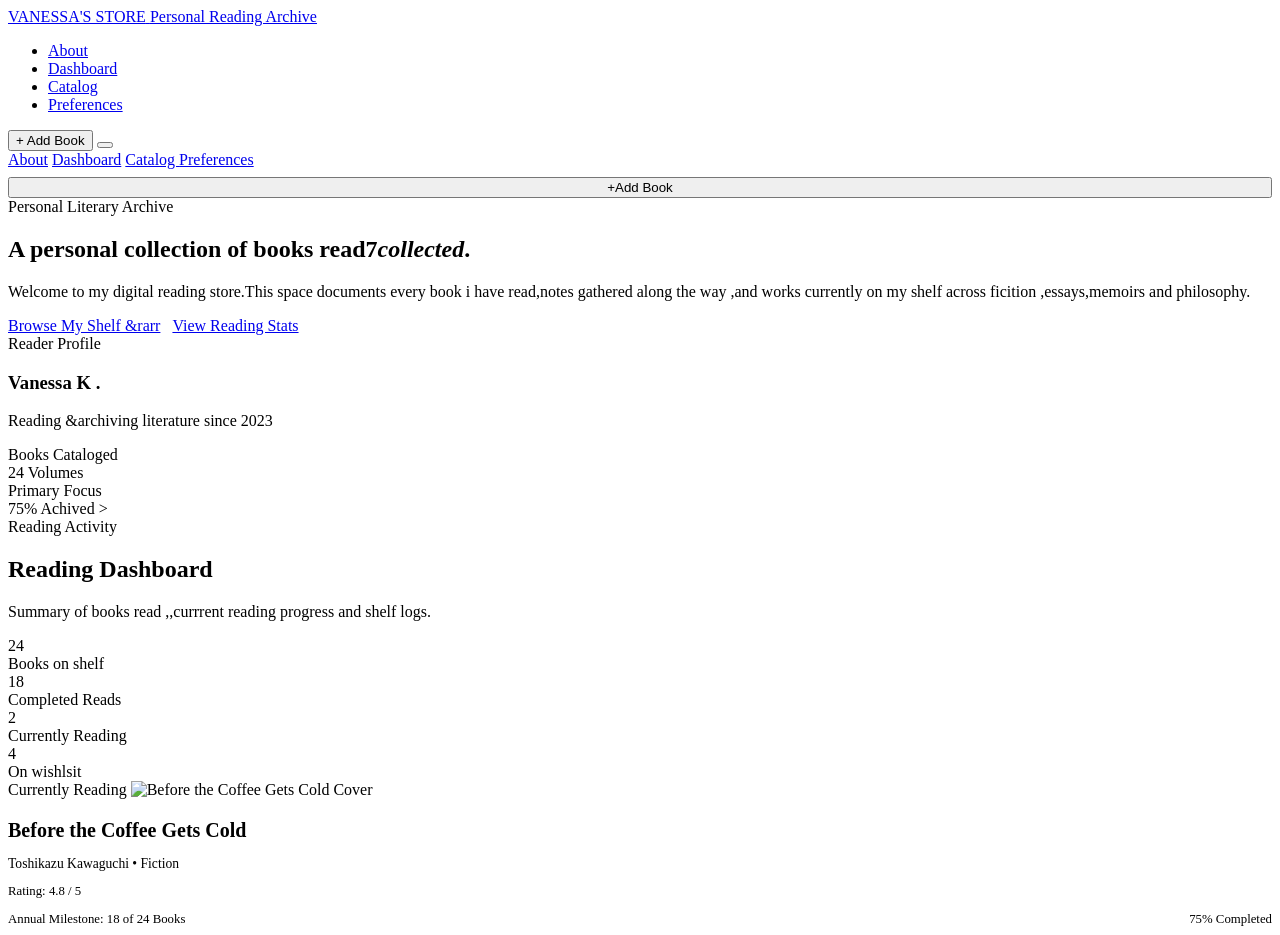
==== index.html @ c55b3d30 "books html" ====
<!DOCTYPE html>
<html lang="en" data-theme = "nordic" >
<head>
    <meta charset="UTF-8">
    <meta name="viewport" content="width=device-width, initial-scale=1.0">
    <title>Vanessa's Book Store - Personal Reading Catalog </title>
</head>
<meta name = "description" content="Vanessa's personal bookstore catalog showcasing books read,ratings and shelf milestones ."> 
<meta name = "author" content = "Vanessa"
<!-- Google fonts : Lora ( Classic Serif ) & Inter (Clean Sana-Serif)-->
<link rel="preconnect" href="https://fonts.googleapis.com">
<link rel="preconnect" href ="https;//fonts.gstatic.com ">
<link href="https://fonts.googleapis.com/css2?family-Inter:wght@400;500;600;700&family=Lora:ital,wght@0,500;600;1,400&display=swap" rel="stylesheet">

<!-- Modular Stylesheets -->
 <link rel="stylesheet" href="styles/main.css">
 <link rel="stylesheet" href="styeles/nav.css">
 <link rel="stylesheet" href="styles/sections.css">
 <link rel="stylesheet" href="styles/catalog.css">
 <linl rel="stylesheet" href="styles/modal.css">
 </head>
 <body>
    
    <!-- Header & Navigation -->
     <header class="site-header">
       <div class="nav-container">
        <a href="#about" class="brand" aria-label="Vanessa's Book store Home">
         <span class="brand-name">VANESSA'S STORE</span>     
         <span class="brand-tag">Personal Reading Archive</span>
         </a>

    <!-- Navigation Links -->
     <ul class="nav-links">
        <li class="nav-item"><a href= "#about" class="active ">About</a></li>
        <li class="nav-item"> <a href="#dashboard">Dashboard</a></li>
        <li class="nav-item"> <a href="#catalog">Catalog</a></li>
        <li class="nav-item"> <a href="#preferences">Preferences</a></li>

     </ul>
<!-- Actions-->
 <div class=" nav-actions">
    <button type=" button" class="btn-add-store btn-open-add-book">+ Add Book</button>
    <button type ="button" class="mobile-toggle" id = "mobile-toggle" arial -label = "Toggle Navigation">
        <span></span>
        <span></span>
        <span></span>
    </button>
 </div>
</div>
        <!-- Mobile Nav Panel-->
         <div class="mobile-nav-panel" id="mobile-nav-panel">
<a href="#about">About</a>
<a href="#dashboard">Dashboard</a>
<a href="#catalog">Catalog </a>
<a href="# preference">Preferences</a>
<button type="button" class="btn  btn-primary btn-open-add-book" style="width:100%; margin-top:8px">
    +Add Book
</button>
         </div>
     </header>
 <main> 
    <!-- Section 1 : About -->
     <section class="page-section " id="about ">
<div class="container">
<div class="about -grid">
    <div>
        <span class="section-label"> Personal Literary Archive </span>
        <h1 class=" about-intro-title"> A personal collection of books read7<em>collected</em>.</h1>
    <p class="about-description">
        Welcome to my digital reading store.This space documents every book i have read,notes gathered along the way ,and works currently on my shelf across ficition ,essays,memoirs and philosophy.
    </p>
    <div style="display: flex; gap:12px; flex-wrap:wrap;">
        <a href ="#catalog" class="btn btn -primary">Browse My Shelf &rarr</a>
        <a href = "#dashboard" class="btn btn-secondary">View Reading Stats</a>
</div> 
</div>
<!-- Reader Profile Card-->
 <div class ="reader-profile-card">
    <div class=" profile -card-title"> Reader Profile </div>
    <h3 class="patron-name">Vanessa K .</h3>
    <p class=" Patron-sub"> Reading &archiving literature since 2023 </p>
    <div class=" card -meta-list">
        <div class ="label">Books Cataloged</div>
        <div class ="val">24 Volumes </div>
    </div>
    <div class=" card-meta-item">
<div class=" label">Primary Focus</div>
<div class="val"> 75% Achived ></div>
    </div>
 </div>
 </div>
 </div>
</div>
</div>

    </section>
    <!-- Section 2:Dashboard-->
     <section class ="page-section" id ="dashboard">
        <div class ="container ">
            <div class ="section-header ">
                <span class="section -label"> Reading Activity</span>
                <h2 class="section-title">Reading Dashboard</h2>
                <p class="section-subtitle">Summary of books read ,,currrent reading progress and shelf logs.</p>
                </div>
                <!-- Statistics Cards -->
        <div class="stats-tiles">
        <div class="stat-tile">
            <div class="stat-tile-num" id="dash-total-books">24</div>
            <div class="stat-tile-label" > Books on shelf </div>
            </div>
            <div class="stat-tile">
            <div class="stat-tile-num" id="dash-finished-books">18</div>
            <div class="stat-tile-label" > Completed Reads </div>
        </div>
            <div class="stat-tile">
                <div class =" stat-tile-num" id="dash-active-reading">2</div>
                <div class=" stat-tile-label" >Currently Reading </div>
                </div>
                <div class="stat-tile">
                    <div  class="stat-tile-num" id="dash-wishlist -books".>4</div>
                    <div class=" stat-tile-label">On wishlsit </div>
                    </div>
                </div>
                <!-- Reading Spotlight & recent Acitivty -->
                 <div class="dashboard-split">
                    <!-- Currenlty Reading Spotlight-->
                     <div class="active-reading-card">
                        <div class="active-read-header"> 
                            <span class="status-text-label">Currently Reading</span>
                            <span style="font-size: 0.82;
                     </div>


<div class="active-read-info">
                <img src="assets/covers/coffee.jpg" alt="Before the Coffee Gets Cold Cover" class="active-book-cover-img">
                <div>
                  <h3 style="font-size: 1.25rem; margin-bottom: 2px;">Before the Coffee Gets Cold</h3>
                  <p style="font-size: 0.85rem; color: var(--text-secondary); margin-bottom: 6px;">Toshikazu Kawaguchi • Fiction</p>
                  <p style="font-size: 0.8rem; color: var(--text-muted);">Rating: 4.8 / 5</p>
                </div>
              </div>

              <div class="progress-wrap">
                <div style="display: flex; justify-content: space-between; font-size: 0.8rem; color: var(--text-secondary);">
                  <span>Annual Milestone: 18 of 24 Books</span>
                  <span style="color: var(--text-primary); font-weight: 500;">75% Completed</span>


                 </div>
                
        

            
     </section>
     
 </main>

<body>
    
</body>
</html>
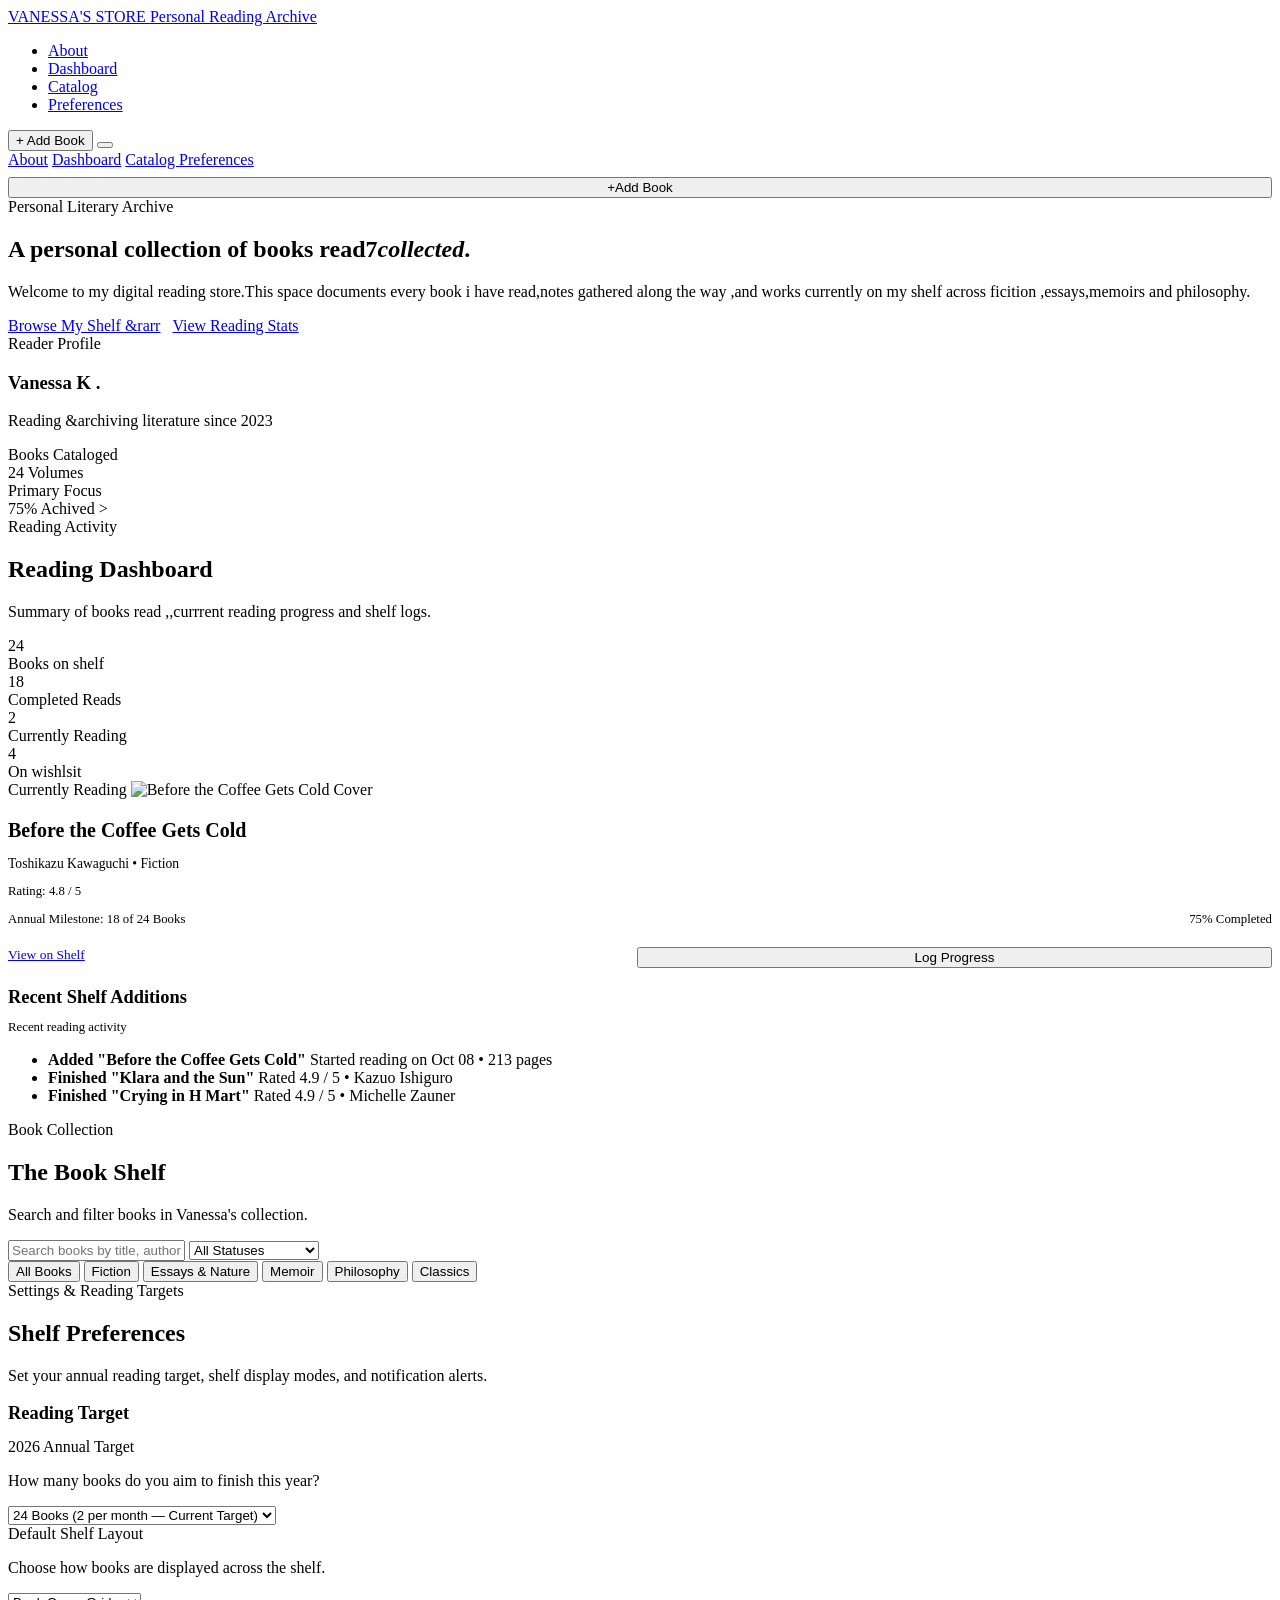
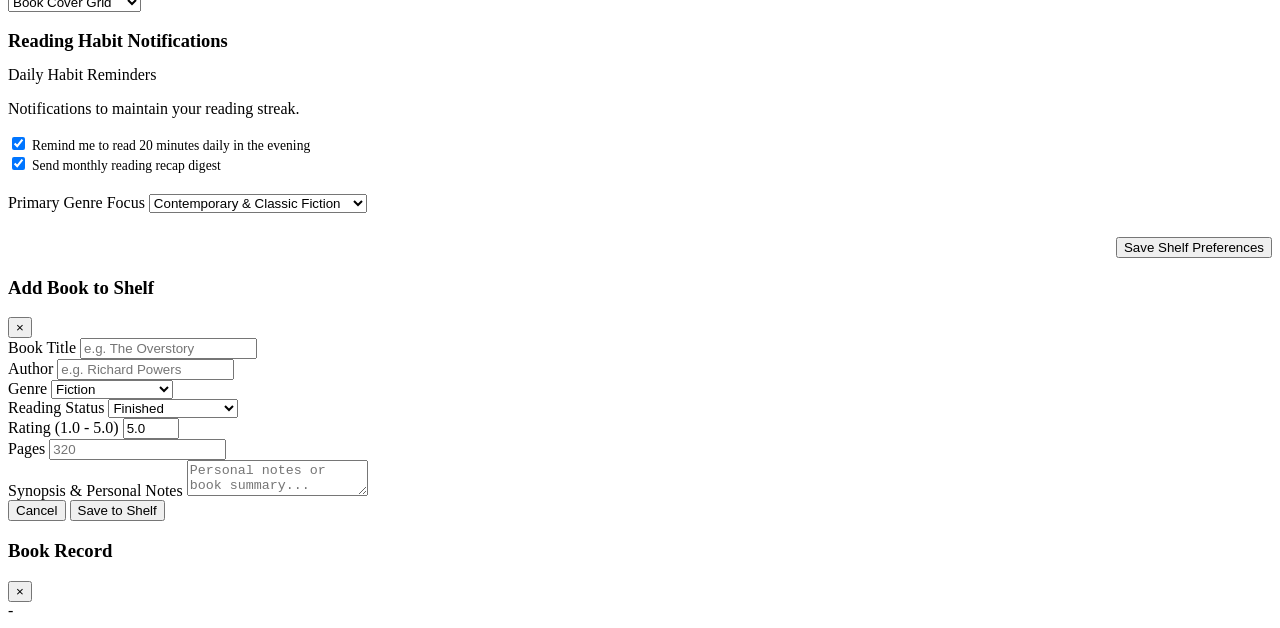
==== commit c07d0fa0: "setting up dir" ====
--- a/index.html
+++ b/index.html
@@ -7,7 +7,7 @@
 </head>
 <meta name = "description" content="Vanessa's personal bookstore catalog showcasing books read,ratings and shelf milestones ."> 
 <meta name = "author" content = "Vanessa"
-<!-- Google fonts : Lora ( Classic Serif ) & Inter (Clean Sana-Serif)-->
+<!- Google fonts : Lora ( Classic Serif ) & Inter (Clean Sana-Serif)-->
 <link rel="preconnect" href="https://fonts.googleapis.com">
 <link rel="preconnect" href ="https;//fonts.gstatic.com ">
 <link href="https://fonts.googleapis.com/css2?family-Inter:wght@400;500;600;700&family=Lora:ital,wght@0,500;600;1,400&display=swap" rel="stylesheet">
@@ -128,7 +128,7 @@
                         <div class="active-read-header"> 
                             <span class="status-text-label">Currently Reading</span>
                             <span style="font-size: 0.82;
-                     </div>
+                
 
 
 <div class="active-read-info">
@@ -145,17 +145,260 @@
                   <span>Annual Milestone: 18 of 24 Books</span>
                   <span style="color: var(--text-primary); font-weight: 500;">75% Completed</span>
 
-
                  </div>
+                 <div class="progress-track">
+                  <div class="progress-fill" style="width: 75%;"></div>
+                </div>
+              </div>
+            </div>
+
+            <div style="display: flex; gap: 10px; margin-top: 20px;">
+              <a href="#catalog" class="btn btn-secondary" style="flex: 1; font-size: 0.84rem;">View on Shelf</a>
+              <button type="button" class="btn btn-primary" onclick="alert('Progress updated.')" style="flex: 1; font-size: 0.84rem;">Log Progress</button>
+            </div>
+          </div>
+
+          <!-- Recent Additions List -->
+          <div class="activity-panel">
+            <h3 style="font-size: 1.15rem; margin-bottom: 4px;">Recent Shelf Additions</h3>
+            <p style="font-size: 0.8rem; color: var(--text-muted);">Recent reading activity</p>
+
+            <ul class="activity-list">
+              <li class="activity-item">
+                <strong>Added "Before the Coffee Gets Cold"</strong>
+                <span>Started reading on Oct 08 • 213 pages</span>
+              </li>
+              <li class="activity-item">
+                <strong>Finished "Klara and the Sun"</strong>
+                <span>Rated 4.9 / 5 • Kazuo Ishiguro</span>
+              </li>
+              <li class="activity-item">
+                <strong>Finished "Crying in H Mart"</strong>
+                <span>Rated 4.9 / 5 • Michelle Zauner</span>
+              </li>
+            </ul>
+          </div>
+        </div>
+      </div>
+    </section>
+
+    <!-- Section 3: Catalog -->
+    <section class="page-section" id="catalog">
+      <div class="container">
+        <div class="section-header">
+          <span class="section-label">Book Collection</span>
+          <h2 class="section-title">The Book Shelf</h2>
+          <p class="section-subtitle" id="catalog-count">Search and filter books in Vanessa's collection.</p>
+        </div>
+
+        <div class="catalog-wrapper">
+          <!-- Toolbar -->
+          <div class="store-toolbar">
+            <div class="toolbar-search-row">
+              <input 
+                type="text" 
+                id="search-input" 
+                class="search-field" 
+                placeholder="Search books by title, author, or genre..."
+                aria-label="Search Books"
+              >
+
+              <select id="status-filter" class="status-dropdown" aria-label="Filter by Reading Status">
+                <option value="All">All Statuses</option>
+                <option value="Finished">Finished</option>
+                <option value="Reading">Currently Reading</option>
+                <option value="Wishlist">On Wishlist</option>
+              </select>
+            </div>
+
+            <!-- Genre Filter Buttons -->
+            <div class="genre-pills" role="tablist">
+              <button type="button" class="genre-pill active" data-category="All">All Books</button>
+              <button type="button" class="genre-pill" data-category="Fiction">Fiction</button>
+              <button type="button" class="genre-pill" data-category="Essays">Essays & Nature</button>
+              <button type="button" class="genre-pill" data-category="Memoir">Memoir</button>
+              <button type="button" class="genre-pill" data-category="Philosophy">Philosophy</button>
+              <button type="button" class="genre-pill" data-category="Classics">Classics</button>
+            </div>
+          </div>
+
+          <!-- Dynamic Books Grid -->
+          <div class="store-grid" id="store-grid">
+            <!-- Dynamically populated via app.js -->
+          </div>
+        </div>
+      </div>
+    </section>
+
+    <!-- Section 4: Preferences -->
+    <section class="page-section" id="preferences">
+      <div class="container">
+        <div class="section-header">
+          <span class="section-label">Settings & Reading Targets</span>
+          <h2 class="section-title">Shelf Preferences</h2>
+          <p class="section-subtitle">Set your annual reading target, shelf display modes, and notification alerts.</p>
+        </div>
+
+        <form id="preferences-form">
+          <div class="pref-grid">
+            <div class="pref-card">
+              <h3 style="font-size: 1.15rem; margin-bottom: 14px;">Reading Target</h3>
+
+              <div class="pref-group">
+                <label class="pref-label" for="pref-target">2026 Annual Target</label>
+                <p class="pref-desc">How many books do you aim to finish this year?</p>
+                <select id="pref-target" class="pref-control">
+                  <option value="12">12 Books (1 per month)</option>
+                  <option value="24" selected>24 Books (2 per month — Current Target)</option>
+                  <option value="36">36 Books (3 per month)</option>
+                  <option value="50">50 Books (Master Reader)</option>
+                </select>
+              </div>
+
+              <div class="pref-group">
+                <label class="pref-label" for="pref-display">Default Shelf Layout</label>
+                <p class="pref-desc">Choose how books are displayed across the shelf.</p>
+                <select id="pref-display" class="pref-control">
+                  <option value="grid" selected>Book Cover Grid</option>
+                  <option value="compact">Compact List View</option>
+                </select>
+              </div>
+            </div>
+
+            <div class="pref-card">
+              <h3 style="font-size: 1.15rem; margin-bottom: 14px;">Reading Habit Notifications</h3>
+
+              <div class="pref-group">
+                <label class="pref-label">Daily Habit Reminders</label>
+                <p class="pref-desc">Notifications to maintain your reading streak.</p>
+                
+                <div class="checkbox-row">
+                  <input type="checkbox" id="daily-reminder" checked>
+                  <label for="daily-reminder" style="font-size: 0.85rem; color: var(--text-secondary);">
+                    Remind me to read 20 minutes daily in the evening
+                  </label>
+                </div>
+                <div class="checkbox-row">
+                  <input type="checkbox" id="monthly-digest" checked>
+                  <label for="monthly-digest" style="font-size: 0.85rem; color: var(--text-secondary);">
+                    Send monthly reading recap digest
+                  </label>
+                </div>
+              </div>
+
+              <div class="pref-group" style="margin-top: 20px;">
+                <label class="pref-label" for="pref-primary-genre">Primary Genre Focus</label>
+                <select id="pref-primary-genre" class="pref-control">
+                  <option value="fiction" selected>Contemporary & Classic Fiction</option>
+                  <option value="nature">Essays & Environmental Science</option>
+                  <option value="memoir">Memoirs & Personal Reflections</option>
+                </select>
+              </div>
+            </div>
+          </div>
+
+          <div style="margin-top: 24px; display: flex; justify-content: flex-end;">
+            <button type="submit" class="btn btn-primary">
+              Save Shelf Preferences
+            </button>
+          </div>
+        </form>
+      </div>
+    </section>
+  </main>
+
+  <!-- Add Book Modal -->
+  <div class="modal-overlay" id="add-book-modal" role="dialog" aria-modal="true" aria-labelledby="add-modal-heading">
+    <div class="modal-dialog">
+      <div class="modal-dialog-header">
+        <h3 class="modal-dialog-title" id="add-modal-heading">Add Book to Shelf</h3>
+        <button type="button" class="btn-close-modal" aria-label="Close dialog">&times;</button>
+      </div>
+
+      <form id="add-book-form">
+        <div class="form-field">
+          <label class="form-label" for="new-book-title">Book Title</label>
+          <input type="text" id="new-book-title" class="form-input-text" placeholder="e.g. The Overstory" required>
+        </div>
+
+        <div class="form-field">
+          <label class="form-label" for="new-book-author">Author</label>
+          <input type="text" id="new-book-author" class="form-input-text" placeholder="e.g. Richard Powers" required>
+        </div>
+
+        <div class="form-grid-2">
+          <div class="form-field">
+            <label class="form-label" for="new-book-category">Genre</label>
+            <select id="new-book-category" class="form-select-box">
+              <option value="Fiction">Fiction</option>
+              <option value="Essays & Nature">Essays & Nature</option>
+              <option value="Memoir">Memoir</option>
+              <option value="Philosophy">Philosophy</option>
+              <option value="Classics">Classics</option>
+              <option value="Poetry">Poetry</option>
+            </select>
+          </div>
+
+          <div class="form-field">
+            <label class="form-label" for="new-book-status">Reading Status</label>
+            <select id="new-book-status" class="form-select-box">
+              <option value="Finished">Finished</option>
+              <option value="Reading">Currently Reading</option>
+              <option value="Wishlist">On Wishlist</option>
+            </select>
+          </div>
+        </div>
+
+        <div class="form-grid-2">
+          <div class="form-field">
+            <label class="form-label" for="new-book-rating">Rating (1.0 - 5.0)</label>
+            <input type="number" id="new-book-rating" class="form-input-text" min="1.0" max="5.0" step="0.1" value="5.0" required>
+          </div>
+
+          <div class="form-field">
+            <label class="form-label" for="new-book-pages">Pages</label>
+            <input type="number" id="new-book-pages" class="form-input-text" placeholder="320" required>
+          </div>
+        </div>
+
+        <div class="form-field">
+          <label class="form-label" for="new-book-synopsis">Synopsis & Personal Notes</label>
+          <textarea id="new-book-synopsis" class="form-textarea-box" placeholder="Personal notes or book summary..."></textarea>
+        </div>
+
+        <div class="modal-footer">
+          <button type="button" class="btn btn-secondary btn-cancel-modal">Cancel</button>
+          <button type="submit" class="btn btn-primary">Save to Shelf</button>
+        </div>
+      </form>
+    </div>
+  </div>
+
+  <!-- Book Details Modal -->
+  <div class="modal-overlay" id="details-modal" role="dialog" aria-modal="true" aria-labelledby="details-heading">
+    <div class="modal-dialog">
+      <div class="modal-dialog-header">
+        <h3 class="modal-dialog-title" id="details-heading">Book Record</h3>
+        <button type="button" class="btn-close-modal" aria-label="Close dialog">&times;</button>
+      </div>
+      <div id="details-body">
+        <!-- Dynamically injected via app.js -->
+      </div>
+    </div>
+  </div>-
+
+  <!-- Toast Notification -->
+  <div class="toast" id="toast"></div>
+
+  <!-- Application Logic -->
+  <script src="scripts/app.js"></script>
                 
         
 
             
-     </section>
+     
      
  </main>
-
-<body>
     
 </body>
 </html>
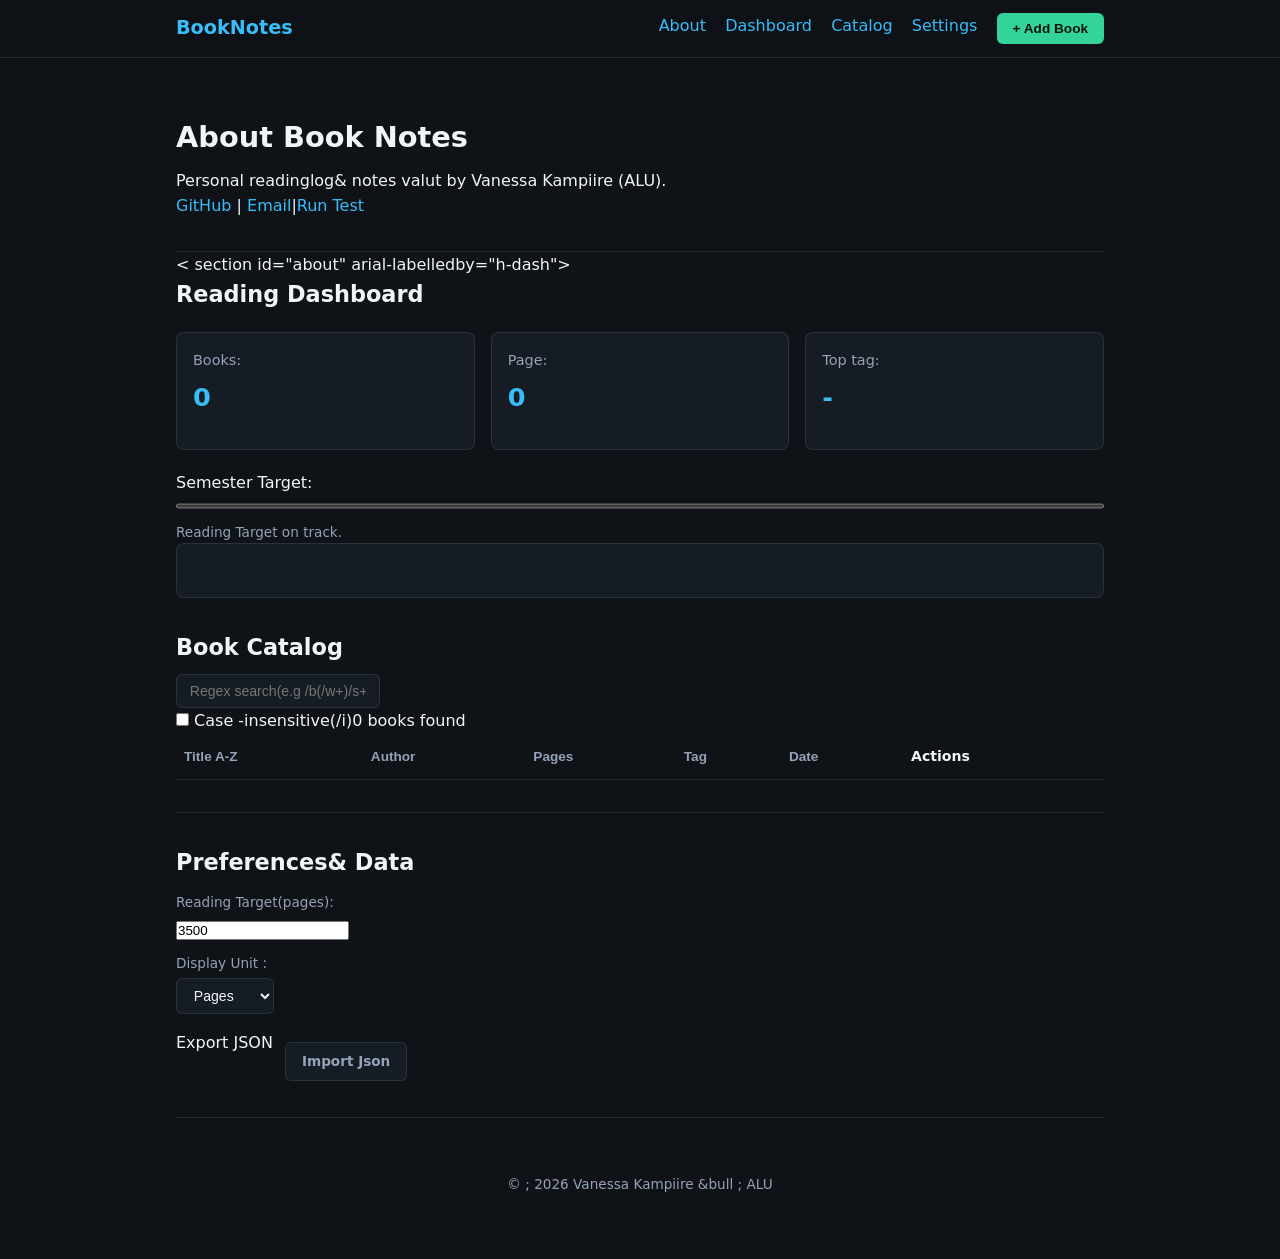
==== commit 4c75e5e0: "send it" ====
--- a/index.html
+++ b/index.html
@@ -1,404 +1,53 @@
 <!DOCTYPE html>
-<html lang="en" data-theme = "nordic" >
-<head>
-    <meta charset="UTF-8">
-    <meta name="viewport" content="width=device-width, initial-scale=1.0">
-    <title>Vanessa's Book Store - Personal Reading Catalog </title>
-</head>
-<meta name = "description" content="Vanessa's personal bookstore catalog showcasing books read,ratings and shelf milestones ."> 
-<meta name = "author" content = "Vanessa"
-<!- Google fonts : Lora ( Classic Serif ) & Inter (Clean Sana-Serif)-->
-<link rel="preconnect" href="https://fonts.googleapis.com">
-<link rel="preconnect" href ="https;//fonts.gstatic.com ">
-<link href="https://fonts.googleapis.com/css2?family-Inter:wght@400;500;600;700&family=Lora:ital,wght@0,500;600;1,400&display=swap" rel="stylesheet">
+<html lang="en"> 
+    <head> 
+        <meta charset ="UTF-8"><meta name="viewport" content="width=device-width,intial-scale=1.0">
+        <title>BookNotes -Vanessa Kampiire</title>
+        <link rel="stylesheet" href="styles/main.css">
+    </head>
+    <body>
+        <a href="#main" class="skip-link">Skip to main content</a>
+        <header role="banner"><nav aria -label="Main Navigation "><a href="#about" class="brand">BookNotes</a>
+            <ul class = "nav-links"> <li><a href="#about">About</a></li><li><a href ="#dashboard">Dashboard</a></li><li><a href="#catalog">Catalog</a></li> <li><a href="settings">Settings</a></li><ul>
+<button type ="button" id="btn-open-add" class="btn"> + Add Book </button></nav></header>
+<main id="main">
+<section id="about" araia-labelledby="'h-about">
+    <h1 id="about" >About Book Notes </h1><p> Personal readinglog& notes valut by Vanessa Kampiire (ALU).</p>
+    <p> <a href="https://github.com/vanessakampiire" id= "contact -gh">GitHub</a> | <a href="mailto:"v.kampiire@alustudent.com " id=" contact-email">Email</a>|<a href="tests.html">Run Test</a></p>
+</section>
+< section id="about" arial-labelledby="h-dash">
+<h2 id="h-dash"> Reading Dashboard </h2>
+<div class = "stats-grid"><div class="card">Books:<b id="stat-total">0</b></div><div class="card">Page:<b id="stat-pages">0</b></div><div class="card" >Top tag:<b id="stat-tag">-</b></div></div>
+    <div class="traget-box" ><label for="goal-progress">Semester Target:</label> <progress id="goal-progress" value="0" max="3500"></progress></div> 
+    <div id ="cap-live"  role="status" aria-live="'polite"">Reading Target on track.</div></div>
+    <div id="trend-chart "class="trend-bars" araia-label="7day activity chart"></div>
+</section>
+<section id="catalog" araial-labelledby="h-catalog">
+    <h2 id="h-catalog">Book Catalog</h2>
+    <div class = "serach-bar" role="search"><label for="search-input" class="sr-only">Search</label><input type="text" id="search-input"placeholder="Regex search(e.g /b(/w+)/s+/1b)..." ></div>
+    <label><input type ="checkbox" id="case-toggle"> Case -insensitive(/i)</label><span id="search-count" role="status" araia-live="polite">0 books found </span></div>
+    <div class="table -wrap"> <table araia-label="Books Table"><thead><tr><th><button type="button" data-sort="title"> Title A-Z </button></th> <th><button type="button" data-sort="author">Author</button></th><th><button type ="button" data-sort="pages">Pages</button></th><th><button type="button" data-sort="tag">Tag</button></th><th><button type="button" data-sort="date">Date</button></th><th>Actions</th></tr></thead></div>
+        <tbody id="books-tbody"></tbody></table></div>
+        <div id ="mobile-cards" class="mobile-cards"></div>
+</section>
+<section id ="settings" araia-labelledby="h-settings">
+    <h2 id ="h-settings"> Preferences& Data</h2>
+    <label  for ="pref-cap">Reading Target(pages):</label><input type="number " id="pref-cap" value="3500">
+    <label for="pref-unit">Display Unit :</label><select id ="pref-unit"><option value ="pages">Pages</option><option value="hours">Hours</option><option value="minutes">Minutes</option></select>
+    <div class="data-actions"><btutton type= "button" id="btn-export">Export JSON</btutton> <label class="btn">Import Json <input type ="file" id="input-import" accept=".json" hidden></label></div>
 
-<!-- Modular Stylesheets -->
- <link rel="stylesheet" href="styles/main.css">
- <link rel="stylesheet" href="styeles/nav.css">
- <link rel="stylesheet" href="styles/sections.css">
- <link rel="stylesheet" href="styles/catalog.css">
- <linl rel="stylesheet" href="styles/modal.css">
- </head>
- <body>
-    
-    <!-- Header & Navigation -->
-     <header class="site-header">
-       <div class="nav-container">
-        <a href="#about" class="brand" aria-label="Vanessa's Book store Home">
-         <span class="brand-name">VANESSA'S STORE</span>     
-         <span class="brand-tag">Personal Reading Archive</span>
-         </a>
+</section>
+</main>
+<dialog id ="modal-form " aria-labelledby="h-modal"><form id="book-form" method="dialog">
+    <h3 id="h-modal" >Book Entry </h3><input type="hidden" id="entry-id">
+    <label for="inp-title">Title</label><input id="inp-title" required pattern="^\S(?:.*\S)?$"><span class="err" id="err-title"></span>
+         <label for="inp-author"></label>Author</label><input id="inp-author" required pattern="^[A-Za-z]+(?:[ .'-]+[A-Za-z]+)*\.?$"><span class="err" id="err-author"></span>
+         <label for="inp-pages">Pages</label><input type ="number" id="inp-pages"required min="1" ><label for="inp-date">Date</label><input type="date" id="inp-date" required>
+         <label for="inp-tag">Tag></label><input id="inp-tag" required pattern="^[A-Za-z]+(?:[ -][A-Za-z]+)*$"><label for="inp-notes">Notes</label><textarea id="inp-notes"></textarea>
+         <div class="'modal-btns"><button type="button" id="btn-close-modal">Cancel</button><button type="submit" id="btn-save">Save Book</button></div></form></dialog>
+<div id="toast" role="status" aria-live="polite"></div><footer role="contentinfo"><p>&copy ; 2026 Vanessa Kampiire &bull ; ALU</p></footer>
+<script type ="module "src="scripts/app.js">,</script>
 
-    <!-- Navigation Links -->
-     <ul class="nav-links">
-        <li class="nav-item"><a href= "#about" class="active ">About</a></li>
-        <li class="nav-item"> <a href="#dashboard">Dashboard</a></li>
-        <li class="nav-item"> <a href="#catalog">Catalog</a></li>
-        <li class="nav-item"> <a href="#preferences">Preferences</a></li>
-
-     </ul>
-<!-- Actions-->
- <div class=" nav-actions">
-    <button type=" button" class="btn-add-store btn-open-add-book">+ Add Book</button>
-    <button type ="button" class="mobile-toggle" id = "mobile-toggle" arial -label = "Toggle Navigation">
-        <span></span>
-        <span></span>
-        <span></span>
-    </button>
- </div>
-</div>
-        <!-- Mobile Nav Panel-->
-         <div class="mobile-nav-panel" id="mobile-nav-panel">
-<a href="#about">About</a>
-<a href="#dashboard">Dashboard</a>
-<a href="#catalog">Catalog </a>
-<a href="# preference">Preferences</a>
-<button type="button" class="btn  btn-primary btn-open-add-book" style="width:100%; margin-top:8px">
-    +Add Book
-</button>
-         </div>
-     </header>
- <main> 
-    <!-- Section 1 : About -->
-     <section class="page-section " id="about ">
-<div class="container">
-<div class="about -grid">
-    <div>
-        <span class="section-label"> Personal Literary Archive </span>
-        <h1 class=" about-intro-title"> A personal collection of books read7<em>collected</em>.</h1>
-    <p class="about-description">
-        Welcome to my digital reading store.This space documents every book i have read,notes gathered along the way ,and works currently on my shelf across ficition ,essays,memoirs and philosophy.
-    </p>
-    <div style="display: flex; gap:12px; flex-wrap:wrap;">
-        <a href ="#catalog" class="btn btn -primary">Browse My Shelf &rarr</a>
-        <a href = "#dashboard" class="btn btn-secondary">View Reading Stats</a>
-</div> 
-</div>
-<!-- Reader Profile Card-->
- <div class ="reader-profile-card">
-    <div class=" profile -card-title"> Reader Profile </div>
-    <h3 class="patron-name">Vanessa K .</h3>
-    <p class=" Patron-sub"> Reading &archiving literature since 2023 </p>
-    <div class=" card -meta-list">
-        <div class ="label">Books Cataloged</div>
-        <div class ="val">24 Volumes </div>
-    </div>
-    <div class=" card-meta-item">
-<div class=" label">Primary Focus</div>
-<div class="val"> 75% Achived ></div>
-    </div>
- </div>
- </div>
- </div>
-</div>
-</div>
-
-    </section>
-    <!-- Section 2:Dashboard-->
-     <section class ="page-section" id ="dashboard">
-        <div class ="container ">
-            <div class ="section-header ">
-                <span class="section -label"> Reading Activity</span>
-                <h2 class="section-title">Reading Dashboard</h2>
-                <p class="section-subtitle">Summary of books read ,,currrent reading progress and shelf logs.</p>
-                </div>
-                <!-- Statistics Cards -->
-        <div class="stats-tiles">
-        <div class="stat-tile">
-            <div class="stat-tile-num" id="dash-total-books">24</div>
-            <div class="stat-tile-label" > Books on shelf </div>
-            </div>
-            <div class="stat-tile">
-            <div class="stat-tile-num" id="dash-finished-books">18</div>
-            <div class="stat-tile-label" > Completed Reads </div>
-        </div>
-            <div class="stat-tile">
-                <div class =" stat-tile-num" id="dash-active-reading">2</div>
-                <div class=" stat-tile-label" >Currently Reading </div>
-                </div>
-                <div class="stat-tile">
-                    <div  class="stat-tile-num" id="dash-wishlist -books".>4</div>
-                    <div class=" stat-tile-label">On wishlsit </div>
-                    </div>
-                </div>
-                <!-- Reading Spotlight & recent Acitivty -->
-                 <div class="dashboard-split">
-                    <!-- Currenlty Reading Spotlight-->
-                     <div class="active-reading-card">
-                        <div class="active-read-header"> 
-                            <span class="status-text-label">Currently Reading</span>
-                            <span style="font-size: 0.82;
-                
-
-
-<div class="active-read-info">
-                <img src="assets/covers/coffee.jpg" alt="Before the Coffee Gets Cold Cover" class="active-book-cover-img">
-                <div>
-                  <h3 style="font-size: 1.25rem; margin-bottom: 2px;">Before the Coffee Gets Cold</h3>
-                  <p style="font-size: 0.85rem; color: var(--text-secondary); margin-bottom: 6px;">Toshikazu Kawaguchi • Fiction</p>
-                  <p style="font-size: 0.8rem; color: var(--text-muted);">Rating: 4.8 / 5</p>
-                </div>
-              </div>
-
-              <div class="progress-wrap">
-                <div style="display: flex; justify-content: space-between; font-size: 0.8rem; color: var(--text-secondary);">
-                  <span>Annual Milestone: 18 of 24 Books</span>
-                  <span style="color: var(--text-primary); font-weight: 500;">75% Completed</span>
-
-                 </div>
-                 <div class="progress-track">
-                  <div class="progress-fill" style="width: 75%;"></div>
-                </div>
-              </div>
-            </div>
-
-            <div style="display: flex; gap: 10px; margin-top: 20px;">
-              <a href="#catalog" class="btn btn-secondary" style="flex: 1; font-size: 0.84rem;">View on Shelf</a>
-              <button type="button" class="btn btn-primary" onclick="alert('Progress updated.')" style="flex: 1; font-size: 0.84rem;">Log Progress</button>
-            </div>
-          </div>
-
-          <!-- Recent Additions List -->
-          <div class="activity-panel">
-            <h3 style="font-size: 1.15rem; margin-bottom: 4px;">Recent Shelf Additions</h3>
-            <p style="font-size: 0.8rem; color: var(--text-muted);">Recent reading activity</p>
-
-            <ul class="activity-list">
-              <li class="activity-item">
-                <strong>Added "Before the Coffee Gets Cold"</strong>
-                <span>Started reading on Oct 08 • 213 pages</span>
-              </li>
-              <li class="activity-item">
-                <strong>Finished "Klara and the Sun"</strong>
-                <span>Rated 4.9 / 5 • Kazuo Ishiguro</span>
-              </li>
-              <li class="activity-item">
-                <strong>Finished "Crying in H Mart"</strong>
-                <span>Rated 4.9 / 5 • Michelle Zauner</span>
-              </li>
-            </ul>
-          </div>
-        </div>
-      </div>
-    </section>
-
-    <!-- Section 3: Catalog -->
-    <section class="page-section" id="catalog">
-      <div class="container">
-        <div class="section-header">
-          <span class="section-label">Book Collection</span>
-          <h2 class="section-title">The Book Shelf</h2>
-          <p class="section-subtitle" id="catalog-count">Search and filter books in Vanessa's collection.</p>
-        </div>
-
-        <div class="catalog-wrapper">
-          <!-- Toolbar -->
-          <div class="store-toolbar">
-            <div class="toolbar-search-row">
-              <input 
-                type="text" 
-                id="search-input" 
-                class="search-field" 
-                placeholder="Search books by title, author, or genre..."
-                aria-label="Search Books"
-              >
-
-              <select id="status-filter" class="status-dropdown" aria-label="Filter by Reading Status">
-                <option value="All">All Statuses</option>
-                <option value="Finished">Finished</option>
-                <option value="Reading">Currently Reading</option>
-                <option value="Wishlist">On Wishlist</option>
-              </select>
-            </div>
-
-            <!-- Genre Filter Buttons -->
-            <div class="genre-pills" role="tablist">
-              <button type="button" class="genre-pill active" data-category="All">All Books</button>
-              <button type="button" class="genre-pill" data-category="Fiction">Fiction</button>
-              <button type="button" class="genre-pill" data-category="Essays">Essays & Nature</button>
-              <button type="button" class="genre-pill" data-category="Memoir">Memoir</button>
-              <button type="button" class="genre-pill" data-category="Philosophy">Philosophy</button>
-              <button type="button" class="genre-pill" data-category="Classics">Classics</button>
-            </div>
-          </div>
-
-          <!-- Dynamic Books Grid -->
-          <div class="store-grid" id="store-grid">
-            <!-- Dynamically populated via app.js -->
-          </div>
-        </div>
-      </div>
-    </section>
-
-    <!-- Section 4: Preferences -->
-    <section class="page-section" id="preferences">
-      <div class="container">
-        <div class="section-header">
-          <span class="section-label">Settings & Reading Targets</span>
-          <h2 class="section-title">Shelf Preferences</h2>
-          <p class="section-subtitle">Set your annual reading target, shelf display modes, and notification alerts.</p>
-        </div>
-
-        <form id="preferences-form">
-          <div class="pref-grid">
-            <div class="pref-card">
-              <h3 style="font-size: 1.15rem; margin-bottom: 14px;">Reading Target</h3>
-
-              <div class="pref-group">
-                <label class="pref-label" for="pref-target">2026 Annual Target</label>
-                <p class="pref-desc">How many books do you aim to finish this year?</p>
-                <select id="pref-target" class="pref-control">
-                  <option value="12">12 Books (1 per month)</option>
-                  <option value="24" selected>24 Books (2 per month — Current Target)</option>
-                  <option value="36">36 Books (3 per month)</option>
-                  <option value="50">50 Books (Master Reader)</option>
-                </select>
-              </div>
-
-              <div class="pref-group">
-                <label class="pref-label" for="pref-display">Default Shelf Layout</label>
-                <p class="pref-desc">Choose how books are displayed across the shelf.</p>
-                <select id="pref-display" class="pref-control">
-                  <option value="grid" selected>Book Cover Grid</option>
-                  <option value="compact">Compact List View</option>
-                </select>
-              </div>
-            </div>
-
-            <div class="pref-card">
-              <h3 style="font-size: 1.15rem; margin-bottom: 14px;">Reading Habit Notifications</h3>
-
-              <div class="pref-group">
-                <label class="pref-label">Daily Habit Reminders</label>
-                <p class="pref-desc">Notifications to maintain your reading streak.</p>
-                
-                <div class="checkbox-row">
-                  <input type="checkbox" id="daily-reminder" checked>
-                  <label for="daily-reminder" style="font-size: 0.85rem; color: var(--text-secondary);">
-                    Remind me to read 20 minutes daily in the evening
-                  </label>
-                </div>
-                <div class="checkbox-row">
-                  <input type="checkbox" id="monthly-digest" checked>
-                  <label for="monthly-digest" style="font-size: 0.85rem; color: var(--text-secondary);">
-                    Send monthly reading recap digest
-                  </label>
-                </div>
-              </div>
-
-              <div class="pref-group" style="margin-top: 20px;">
-                <label class="pref-label" for="pref-primary-genre">Primary Genre Focus</label>
-                <select id="pref-primary-genre" class="pref-control">
-                  <option value="fiction" selected>Contemporary & Classic Fiction</option>
-                  <option value="nature">Essays & Environmental Science</option>
-                  <option value="memoir">Memoirs & Personal Reflections</option>
-                </select>
-              </div>
-            </div>
-          </div>
-
-          <div style="margin-top: 24px; display: flex; justify-content: flex-end;">
-            <button type="submit" class="btn btn-primary">
-              Save Shelf Preferences
-            </button>
-          </div>
-        </form>
-      </div>
-    </section>
-  </main>
-
-  <!-- Add Book Modal -->
-  <div class="modal-overlay" id="add-book-modal" role="dialog" aria-modal="true" aria-labelledby="add-modal-heading">
-    <div class="modal-dialog">
-      <div class="modal-dialog-header">
-        <h3 class="modal-dialog-title" id="add-modal-heading">Add Book to Shelf</h3>
-        <button type="button" class="btn-close-modal" aria-label="Close dialog">&times;</button>
-      </div>
-
-      <form id="add-book-form">
-        <div class="form-field">
-          <label class="form-label" for="new-book-title">Book Title</label>
-          <input type="text" id="new-book-title" class="form-input-text" placeholder="e.g. The Overstory" required>
-        </div>
-
-        <div class="form-field">
-          <label class="form-label" for="new-book-author">Author</label>
-          <input type="text" id="new-book-author" class="form-input-text" placeholder="e.g. Richard Powers" required>
-        </div>
-
-        <div class="form-grid-2">
-          <div class="form-field">
-            <label class="form-label" for="new-book-category">Genre</label>
-            <select id="new-book-category" class="form-select-box">
-              <option value="Fiction">Fiction</option>
-              <option value="Essays & Nature">Essays & Nature</option>
-              <option value="Memoir">Memoir</option>
-              <option value="Philosophy">Philosophy</option>
-              <option value="Classics">Classics</option>
-              <option value="Poetry">Poetry</option>
-            </select>
-          </div>
-
-          <div class="form-field">
-            <label class="form-label" for="new-book-status">Reading Status</label>
-            <select id="new-book-status" class="form-select-box">
-              <option value="Finished">Finished</option>
-              <option value="Reading">Currently Reading</option>
-              <option value="Wishlist">On Wishlist</option>
-            </select>
-          </div>
-        </div>
-
-        <div class="form-grid-2">
-          <div class="form-field">
-            <label class="form-label" for="new-book-rating">Rating (1.0 - 5.0)</label>
-            <input type="number" id="new-book-rating" class="form-input-text" min="1.0" max="5.0" step="0.1" value="5.0" required>
-          </div>
-
-          <div class="form-field">
-            <label class="form-label" for="new-book-pages">Pages</label>
-            <input type="number" id="new-book-pages" class="form-input-text" placeholder="320" required>
-          </div>
-        </div>
-
-        <div class="form-field">
-          <label class="form-label" for="new-book-synopsis">Synopsis & Personal Notes</label>
-          <textarea id="new-book-synopsis" class="form-textarea-box" placeholder="Personal notes or book summary..."></textarea>
-        </div>
-
-        <div class="modal-footer">
-          <button type="button" class="btn btn-secondary btn-cancel-modal">Cancel</button>
-          <button type="submit" class="btn btn-primary">Save to Shelf</button>
-        </div>
-      </form>
-    </div>
-  </div>
-
-  <!-- Book Details Modal -->
-  <div class="modal-overlay" id="details-modal" role="dialog" aria-modal="true" aria-labelledby="details-heading">
-    <div class="modal-dialog">
-      <div class="modal-dialog-header">
-        <h3 class="modal-dialog-title" id="details-heading">Book Record</h3>
-        <button type="button" class="btn-close-modal" aria-label="Close dialog">&times;</button>
-      </div>
-      <div id="details-body">
-        <!-- Dynamically injected via app.js -->
-      </div>
-    </div>
-  </div>-
-
-  <!-- Toast Notification -->
-  <div class="toast" id="toast"></div>
-
-  <!-- Application Logic -->
-  <script src="scripts/app.js"></script>
-                
         
-
-            
-     
-     
- </main>
-    
-</body>
+    </body>
 </html>
--- a/styles/main.css
+++ b/styles/main.css
@@ -0,0 +1,413 @@
+/* one style sheet for bookNotes */
+:root {
+  --bg: #0f1217;
+  --card: #161c24;
+  --border: rgba(148, 163, 184, 0.16);
+  --text: #f1f5f9;
+  --muted: #94a3b8;
+  --sky: #38bdf8;
+  --mint: #34d399;
+  --rose: #f43f5e;
+}
+
+* {
+  box-sizing: border-box;
+  margin: 0;
+  padding: 0;
+}
+
+body {
+  font-family: system-ui, -apple-system, BlinkMacSystemFont, sans-serif;
+  background: var(--bg);
+  color: var(--text);
+  line-height: 1.6;
+  padding-bottom: 2rem;
+}
+
+.skip-link {
+  position: absolute;
+  top: -40px;
+  left: 10px;
+  background: var(--sky);
+  color: #000;
+  padding: 6px 12px;
+  font-weight: 700;
+  z-index: 1000;
+  text-decoration: none;
+}
+
+.skip-link:focus {
+  top: 10px;
+}
+
+header {
+  position: sticky;
+  top: 0;
+  background: rgba(15, 18, 23, 0.95);
+  backdrop-filter: blur(10px);
+  border-bottom: 1px solid var(--border);
+  z-index: 100;
+}
+
+nav {
+  max-width: 960px;
+  margin: 0 auto;
+  padding: 0.8rem 1rem;
+  display: flex;
+  align-items: center;
+  justify-content: space-between;
+  flex-wrap: wrap;
+  gap: 1rem;
+}
+
+.brand {
+  font-size: 1.2rem;
+  font-weight: 700;
+  color: var(--sky);
+  text-decoration: none;
+}
+
+.nav-links {
+  display: flex;
+  list-style: none;
+  gap: 1.2rem;
+}
+
+.nav-link a {
+  color: var(--muted);
+  text-decoration: none;
+  font-size: 0.9rem;
+  font-weight: 500;
+}
+
+.nav-links a:hover {
+  color: var(--sky);
+}
+
+.btn {
+  background: var(--mint);
+  color: #07150e;
+  font-weight: 600;
+  border: none;
+  border-radius: 6px;
+  padding: 0.5rem 1rem;
+  cursor: pointer;
+  font-size: 0.85rem;
+}
+
+main {
+  max-width: 960px;
+  margin: 0 auto;
+  padding: 1.5rem 1rem;
+}
+
+section {
+  padding: 2rem 0;
+  border-bottom: 1px solid var(--border);
+}
+
+h1,
+h2,
+h3 {
+  margin-bottom: 0.5rem;
+  color: var(--text);
+}
+
+h1 {
+  font-size: 1.8rem;
+}
+
+h2 {
+  font-size: 1.4rem;
+}
+
+a {
+  color: var(--sky);
+  text-decoration: none;
+}
+
+a:hover {
+  text-decoration: underline;
+}
+
+/* Dashboard & Stats */
+.stats-grid {
+  display: grid;
+  grid-template-columns: repeat(auto-fit, minmax(180px, 1fr));
+  gap: 1rem;
+  margin: 1.2rem 0;
+}
+
+.card {
+  background: var(--card);
+  border: 1px solid var(--border);
+  padding: 1rem;
+  border-radius: 8px;
+  color: var(--muted);
+  font-size: 0.9rem;
+}
+
+.card b {
+  display: block;
+  font-size: 1.6rem;
+  color: var(--sky);
+  margin-top: 4px;
+  margin-bottom: 1rem;
+}
+
+.target-box {
+  background: var(--card);
+  border: 1px solid var(--border);
+  padding: 1rem;
+  border-radius: 8px;
+  margin-bottom: 1rem;
+}
+
+progress {
+  width: 100%;
+  height: 10px;
+  accent-color: var(--mint);
+  margin: 6px 0;
+}
+
+#cap-live {
+  font-size: 0.85rem;
+  color: var(--muted);
+}
+
+.trend-bars {
+  display: flex;
+  align-items: flex-end;
+  gap: 6px;
+  height: 55px;
+  background: var(--card);
+  border: 1px solid var(--border);
+  padding: 6px 12px;
+  border-radius: 8px;
+}
+
+.bar-col {
+  flex: 1;
+  display: flex;
+  flex-direction: column;
+  align-items: center;
+  height: 100%;
+  justify-content: flex-end;
+  gap: 4px;
+}
+
+.bar-fill {
+  width: 100%;
+  max-width: 20px;
+  background: var(--sky);
+  border-radius: 2px 2px 0 0;
+  min-height: 2px;
+}
+
+.bar-lbl {
+  font-size: 0.65rem;
+  color: var(--muted);
+}
+
+/* Catalog, Search & Table */
+.search-bar {
+  display: flex;
+  gap: 1rem;
+  align-items: center;
+  flex-wrap: wrap;
+  margin: 1rem 0;
+}
+
+input[type="text"],
+input[type="number"],
+input[type="date"],
+select,
+textarea {
+  background: var(--card);
+  border: 1px solid var(--border);
+  color: var(--text);
+  padding: 0.5rem 0.8rem;
+  border-radius: 6px;
+  font-size: 0.88rem;
+}
+
+.search-bar input[type="text"] {
+  flex: 1;
+  min-width: 220px;
+}
+
+input:focus,
+select:focus,
+textarea:focus {
+  outline: 2px solid var(--sky);
+}
+
+.table-wrap {
+  overflow-x: auto;
+  margin-top: 1rem;
+}
+
+table {
+  width: 100%;
+  border-collapse: collapse;
+  font-size: 0.88rem;
+  text-align: left;
+}
+
+th,
+td {
+  padding: 0.7rem 0.5rem;
+  border-bottom: 1px solid var(--border);
+}
+
+th button {
+  background: none;
+  border: none;
+  color: var(--muted);
+  font-weight: 600;
+  cursor: pointer;
+  font-size: 0.85rem;
+}
+
+th button:hover {
+  color: var(--sky);
+}
+
+mark {
+  background: rgba(56, 189, 248, 0.3);
+  color: #fff;
+  padding: 1px 3px;
+  border-radius: 2px;
+}
+
+.mobile-cards {
+  display: none;
+  gap: 1rem;
+  flex-direction: column;
+  margin-top: 1rem;
+}
+
+@media (max-width: 768px) {
+  .table-wrap {
+    display: none;
+  }
+
+  .mobile-cards {
+    display: flex;
+  }
+
+  .m-card {
+    background: var(--card);
+    border: 1px solid var(--border);
+    border-radius: 8px;
+    padding: 1rem;
+  }
+}
+
+/* Settings, Modal Dialog & Toast */
+#settings label {
+  display: block;
+  margin: 0.7rem 0 0.2rem;
+  font-size: 0.85rem;
+  color: var(--muted);
+}
+
+.data-actions {
+  display: flex;
+  gap: 0.75rem;
+  margin-top: 1rem;
+}
+
+.data-actions button,
+.data-actions label {
+  background: var(--card);
+  border: 1px solid var(--border);
+  color: var(--text);
+  padding: 0.5rem 1rem;
+  border-radius: 6px;
+  cursor: pointer;
+  font-size: 0.85rem;
+}
+
+dialog {
+  background: var(--card);
+  color: var(--text);
+  border: 1px solid var(--border);
+  border-radius: 10px;
+  padding: 1.5rem;
+  margin: auto;
+  max-width: 420px;
+  width: 90%;
+  box-shadow: 0 10px 40px rgba(0, 0, 0, 0.8);
+}
+
+dialog::backdrop {
+  background: rgba(0, 0, 0, 0.7);
+  backdrop-filter: blur(4px);
+}
+
+dialog form {
+  display: flex;
+  flex-direction: column;
+  gap: 0.45rem;
+}
+
+dialog label {
+  font-size: 0.8rem;
+  color: var(--muted);
+}
+
+dialog input,
+dialog textarea {
+  width: 100%;
+}
+
+dialog textarea {
+  height: 50px;
+  resize: vertical;
+}
+
+.modal-btns {
+  display: flex;
+  justify-content: flex-end;
+  gap: 0.5rem;
+  margin-top: 0.8rem;
+}
+
+.err {
+  font-size: 0.75rem;
+  color: var(--rose);
+  min-height: 12px;
+}
+
+.sr-only {
+  position: absolute;
+  width: 1px;
+  height: 1px;
+  padding: 0;
+  margin: -1px;
+  overflow: hidden;
+  clip: rect(0, 0, 0, 0);
+  border: 0;
+}
+
+#toast {
+  position: fixed;
+  bottom: 20px;
+  right: 20px;
+  background: var(--mint);
+  color: #041208;
+  padding: 8px 14px;
+  border-radius: 6px;
+  font-weight: 600;
+  font-size: 0.85rem;
+  display: none;
+  z-index: 999;
+}
+
+footer {
+  text-align: center;
+  padding: 2rem 1rem;
+  font-size: 0.85rem;
+  color: var(--muted);
+}
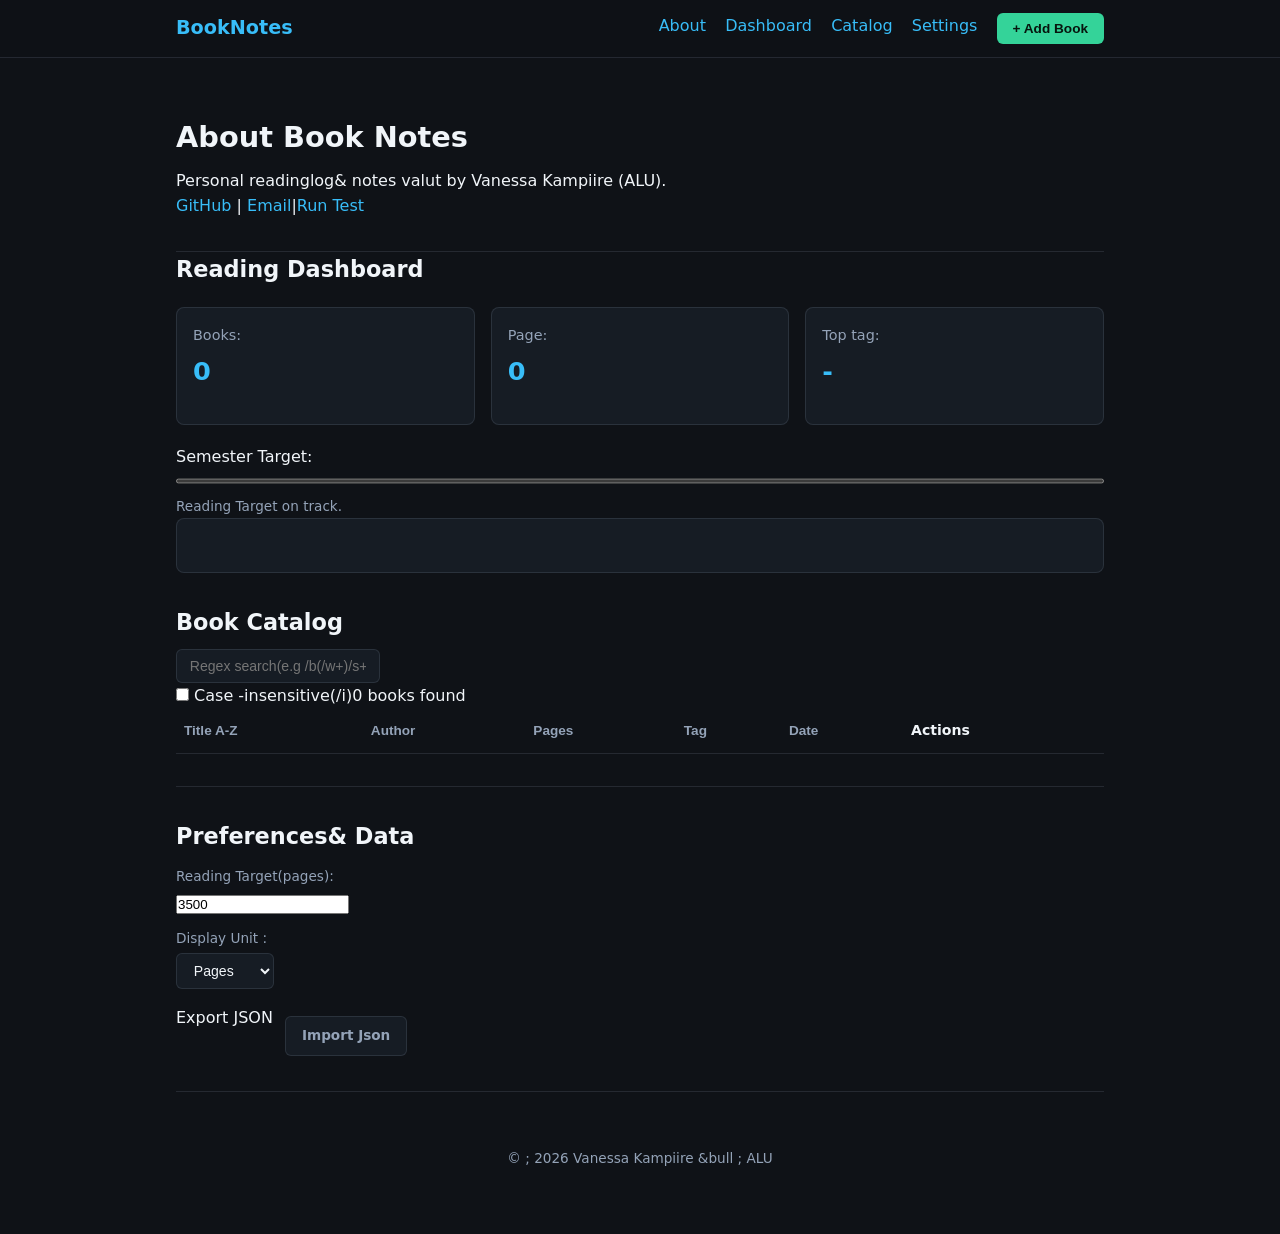
==== commit 0a9bdcd7: "my stor" ====
--- a/index.html
+++ b/index.html
@@ -15,7 +15,6 @@
     <h1 id="about" >About Book Notes </h1><p> Personal readinglog& notes valut by Vanessa Kampiire (ALU).</p>
     <p> <a href="https://github.com/vanessakampiire" id= "contact -gh">GitHub</a> | <a href="mailto:"v.kampiire@alustudent.com " id=" contact-email">Email</a>|<a href="tests.html">Run Test</a></p>
 </section>
-< section id="about" arial-labelledby="h-dash">
 <h2 id="h-dash"> Reading Dashboard </h2>
 <div class = "stats-grid"><div class="card">Books:<b id="stat-total">0</b></div><div class="card">Page:<b id="stat-pages">0</b></div><div class="card" >Top tag:<b id="stat-tag">-</b></div></div>
     <div class="traget-box" ><label for="goal-progress">Semester Target:</label> <progress id="goal-progress" value="0" max="3500"></progress></div> 
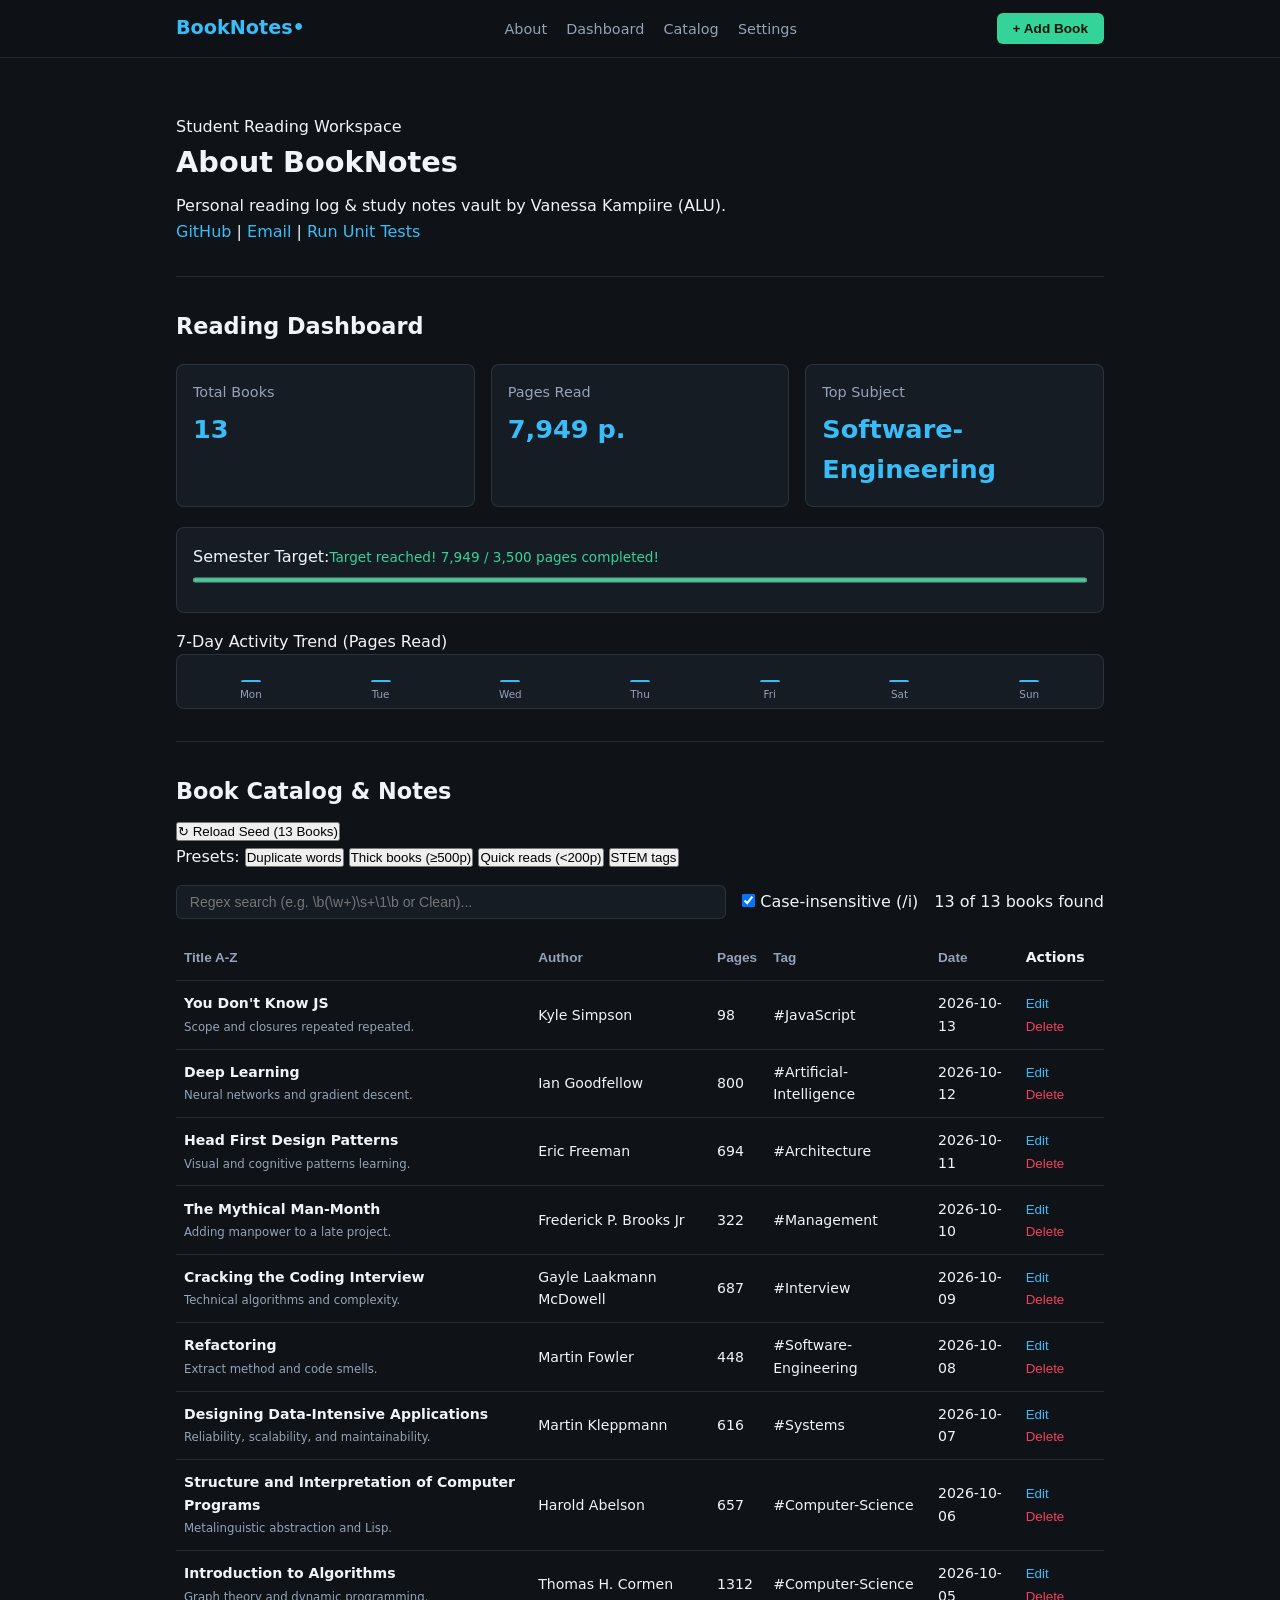
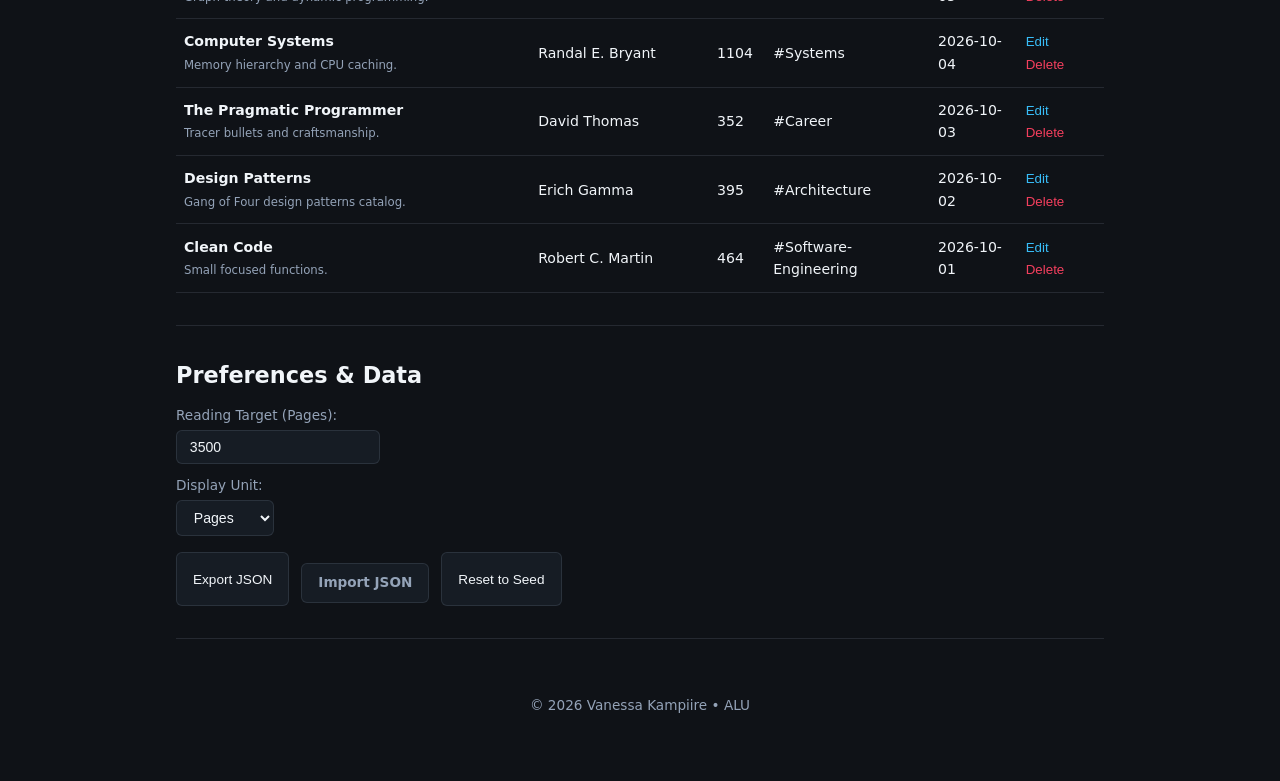
==== commit 83b5d622: "my store" ====
--- a/index.html
+++ b/index.html
@@ -1,52 +1,62 @@
 <!DOCTYPE html>
-<html lang="en"> 
-    <head> 
-        <meta charset ="UTF-8"><meta name="viewport" content="width=device-width,intial-scale=1.0">
-        <title>BookNotes -Vanessa Kampiire</title>
-        <link rel="stylesheet" href="styles/main.css">
-    </head>
-    <body>
-        <a href="#main" class="skip-link">Skip to main content</a>
-        <header role="banner"><nav aria -label="Main Navigation "><a href="#about" class="brand">BookNotes</a>
-            <ul class = "nav-links"> <li><a href="#about">About</a></li><li><a href ="#dashboard">Dashboard</a></li><li><a href="#catalog">Catalog</a></li> <li><a href="settings">Settings</a></li><ul>
-<button type ="button" id="btn-open-add" class="btn"> + Add Book </button></nav></header>
-<main id="main">
-<section id="about" araia-labelledby="'h-about">
-    <h1 id="about" >About Book Notes </h1><p> Personal readinglog& notes valut by Vanessa Kampiire (ALU).</p>
-    <p> <a href="https://github.com/vanessakampiire" id= "contact -gh">GitHub</a> | <a href="mailto:"v.kampiire@alustudent.com " id=" contact-email">Email</a>|<a href="tests.html">Run Test</a></p>
-</section>
-<h2 id="h-dash"> Reading Dashboard </h2>
-<div class = "stats-grid"><div class="card">Books:<b id="stat-total">0</b></div><div class="card">Page:<b id="stat-pages">0</b></div><div class="card" >Top tag:<b id="stat-tag">-</b></div></div>
-    <div class="traget-box" ><label for="goal-progress">Semester Target:</label> <progress id="goal-progress" value="0" max="3500"></progress></div> 
-    <div id ="cap-live"  role="status" aria-live="'polite"">Reading Target on track.</div></div>
-    <div id="trend-chart "class="trend-bars" araia-label="7day activity chart"></div>
-</section>
-<section id="catalog" araial-labelledby="h-catalog">
-    <h2 id="h-catalog">Book Catalog</h2>
-    <div class = "serach-bar" role="search"><label for="search-input" class="sr-only">Search</label><input type="text" id="search-input"placeholder="Regex search(e.g /b(/w+)/s+/1b)..." ></div>
-    <label><input type ="checkbox" id="case-toggle"> Case -insensitive(/i)</label><span id="search-count" role="status" araia-live="polite">0 books found </span></div>
-    <div class="table -wrap"> <table araia-label="Books Table"><thead><tr><th><button type="button" data-sort="title"> Title A-Z </button></th> <th><button type="button" data-sort="author">Author</button></th><th><button type ="button" data-sort="pages">Pages</button></th><th><button type="button" data-sort="tag">Tag</button></th><th><button type="button" data-sort="date">Date</button></th><th>Actions</th></tr></thead></div>
-        <tbody id="books-tbody"></tbody></table></div>
-        <div id ="mobile-cards" class="mobile-cards"></div>
-</section>
-<section id ="settings" araia-labelledby="h-settings">
-    <h2 id ="h-settings"> Preferences& Data</h2>
-    <label  for ="pref-cap">Reading Target(pages):</label><input type="number " id="pref-cap" value="3500">
-    <label for="pref-unit">Display Unit :</label><select id ="pref-unit"><option value ="pages">Pages</option><option value="hours">Hours</option><option value="minutes">Minutes</option></select>
-    <div class="data-actions"><btutton type= "button" id="btn-export">Export JSON</btutton> <label class="btn">Import Json <input type ="file" id="input-import" accept=".json" hidden></label></div>
-
-</section>
-</main>
-<dialog id ="modal-form " aria-labelledby="h-modal"><form id="book-form" method="dialog">
-    <h3 id="h-modal" >Book Entry </h3><input type="hidden" id="entry-id">
+<html lang="en">
+<head>
+  <meta charset="UTF-8"><meta name="viewport" content="width=device-width, initial-scale=1.0">
+  <title>BookNotes — Student Reading Log & Notes Vault</title>
+  <link rel="preconnect" href="https://fonts.googleapis.com">
+  <link rel="preconnect" href="https://fonts.gstatic.com" crossorigin>
+  <link href="https://fonts.googleapis.com/css2?family=Cormorant+Garamond:wght@600;700&family=JetBrains+Mono:wght@400;500;600&family=Outfit:wght@300;400;500;600;700&display=swap" rel="stylesheet">
+  <link rel="stylesheet" href="styles/main.css">
+</head>
+<body>
+  <a href="#main" class="skip-link">Skip to main content</a>
+  <header role="banner"><nav aria-label="Main Navigation"><a href="#about" class="brand">BookNotes<span class="dot">•</span></a>
+    <ul class="nav-links"><li><a href="#about">About</a></li><li><a href="#dashboard">Dashboard</a></li><li><a href="#catalog">Catalog</a></li><li><a href="#settings">Settings</a></li></ul>
+    <button type="button" id="btn-open-add" class="btn">+ Add Book</button></nav></header>
+  <main id="main">
+    <section id="about" aria-labelledby="h-about">
+      <div class="hero-badge">Student Reading Workspace</div>
+      <h1 id="h-about">About BookNotes</h1><p>Personal reading log & study notes vault by Vanessa Kampiire (ALU).</p>
+      <p><a href="https://github.com/vanessakampiire" id="contact-gh">GitHub</a> | <a href="mailto:v.kampiire@alustudent.com" id="contact-email">Email</a> | <a href="tests.html">Run Unit Tests</a></p>
+    </section>
+    <section id="dashboard" aria-labelledby="h-dash">
+      <h2 id="h-dash">Reading Dashboard</h2>
+      <div class="stats-grid"><div class="card"><span>Total Books</span><b id="stat-total">0</b></div><div class="card"><span>Pages Read</span><b id="stat-pages">0</b></div><div class="card"><span>Top Subject</span><b id="stat-tag">-</b></div></div>
+      <div class="target-box"><div class="target-header"><label for="goal-progress">Semester Target:</label><span id="cap-live" role="status" aria-live="polite">Reading target on track.</span></div>
+      <progress id="goal-progress" value="0" max="3500"></progress></div>
+      <div class="chart-box"><div class="chart-header"><span>7-Day Activity Trend (Pages Read)</span></div><div id="trend-chart" class="trend-bars" aria-label="7 day activity chart"></div></div>
+    </section>
+    <section id="catalog" aria-labelledby="h-catalog">
+      <div class="catalog-header"><h2 id="h-catalog">Book Catalog & Notes</h2>
+      <button type="button" id="btn-quick-sync" class="btn-subtle" title="Reload all 13 seed textbooks from seed.json">↻ Reload Seed (13 Books)</button></div>
+      <div class="preset-chips" aria-label="Regex search presets">
+        <span class="preset-label">Presets:</span>
+        <button type="button" class="chip" data-regex="\b(\w+)\s+\1\b">Duplicate words</button>
+        <button type="button" class="chip" data-regex="\b([5-9]\d{2}|\d{4,})\b">Thick books (≥500p)</button>
+        <button type="button" class="chip" data-regex="\b([1-9]|[1-9]\d|1\d{2})\b">Quick reads (<200p)</button>
+        <button type="button" class="chip" data-regex="^(Computer-Science|Architecture)$">STEM tags</button>
+      </div>
+      <div class="search-bar" role="search"><label for="search-input" class="sr-only">Search</label><input type="text" id="search-input" placeholder="Regex search (e.g. \b(\w+)\s+\1\b or Clean)...">
+      <label class="case-label"><input type="checkbox" id="case-toggle" checked> Case-insensitive (/i)</label><span id="search-count" role="status" aria-live="polite">0 books found</span></div>
+      <div class="table-wrap"><table aria-label="Books Table"><thead><tr><th><button type="button" data-sort="title">Title A-Z</button></th><th><button type="button" data-sort="author">Author</button></th><th><button type="button" data-sort="pages">Pages</button></th><th><button type="button" data-sort="tag">Tag</button></th><th><button type="button" data-sort="date">Date</button></th><th>Actions</th></tr></thead>
+      <tbody id="books-tbody"></tbody></table></div>
+      <div id="mobile-cards" class="mobile-cards"></div>
+    </section>
+    <section id="settings" aria-labelledby="h-settings">
+      <h2 id="h-settings">Preferences & Data</h2>
+      <label for="pref-cap">Reading Target (Pages):</label><input type="number" id="pref-cap" value="3500">
+      <label for="pref-unit">Display Unit:</label><select id="pref-unit"><option value="pages">Pages</option><option value="hours">Hours</option><option value="minutes">Minutes</option></select>
+      <div class="data-actions"><button type="button" id="btn-export">Export JSON</button><label class="btn">Import JSON<input type="file" id="input-import" accept=".json" hidden></label><button type="button" id="btn-reset-seed">Reset to Seed</button></div>
+    </section>
+  </main>
+  <dialog id="modal-form" aria-labelledby="h-modal"><form id="book-form" method="dialog">
+    <h3 id="h-modal">Book Entry</h3><input type="hidden" id="entry-id">
     <label for="inp-title">Title</label><input id="inp-title" required pattern="^\S(?:.*\S)?$"><span class="err" id="err-title"></span>
-         <label for="inp-author"></label>Author</label><input id="inp-author" required pattern="^[A-Za-z]+(?:[ .'-]+[A-Za-z]+)*\.?$"><span class="err" id="err-author"></span>
-         <label for="inp-pages">Pages</label><input type ="number" id="inp-pages"required min="1" ><label for="inp-date">Date</label><input type="date" id="inp-date" required>
-         <label for="inp-tag">Tag></label><input id="inp-tag" required pattern="^[A-Za-z]+(?:[ -][A-Za-z]+)*$"><label for="inp-notes">Notes</label><textarea id="inp-notes"></textarea>
-         <div class="'modal-btns"><button type="button" id="btn-close-modal">Cancel</button><button type="submit" id="btn-save">Save Book</button></div></form></dialog>
-<div id="toast" role="status" aria-live="polite"></div><footer role="contentinfo"><p>&copy ; 2026 Vanessa Kampiire &bull ; ALU</p></footer>
-<script type ="module "src="scripts/app.js">,</script>
-
-        
-    </body>
-</html>+    <label for="inp-author">Author</label><input id="inp-author" required pattern="^[A-Za-z]+(?:[ .'-]+[A-Za-z]+)*\.?$"><span class="err" id="err-author"></span>
+    <label for="inp-pages">Pages</label><input type="number" id="inp-pages" required min="1"><label for="inp-date">Date</label><input type="date" id="inp-date" required>
+    <label for="inp-tag">Tag</label><input id="inp-tag" required pattern="^[A-Za-z]+(?:[ -][A-Za-z]+)*$"><label for="inp-notes">Notes</label><textarea id="inp-notes"></textarea>
+    <div class="modal-btns"><button type="button" id="btn-close-modal">Cancel</button><button type="submit" id="btn-save">Save Book</button></div></form></dialog>
+  <div id="toast" role="status" aria-live="polite"></div><footer role="contentinfo"><p>&copy; 2026 Vanessa Kampiire &bull; ALU</p></footer>
+  <script type="module" src="scripts/app.js"></script>
+</body>
+</html>
--- a/styles/main.css
+++ b/styles/main.css
@@ -1,4 +1,4 @@
-/* one style sheet for bookNotes */
+/* styles/main.css - All-in-One Complete Stylesheet for BookNotes */
 :root {
   --bg: #0f1217;
   --card: #161c24;
@@ -73,7 +73,7 @@
   gap: 1.2rem;
 }
 
-.nav-link a {
+.nav-links a {
   color: var(--muted);
   text-decoration: none;
   font-size: 0.9rem;
@@ -152,7 +152,6 @@
   font-size: 1.6rem;
   color: var(--sky);
   margin-top: 4px;
-  margin-bottom: 1rem;
 }
 
 .target-box {
@@ -410,4 +409,4 @@
   padding: 2rem 1rem;
   font-size: 0.85rem;
   color: var(--muted);
-}
+}
